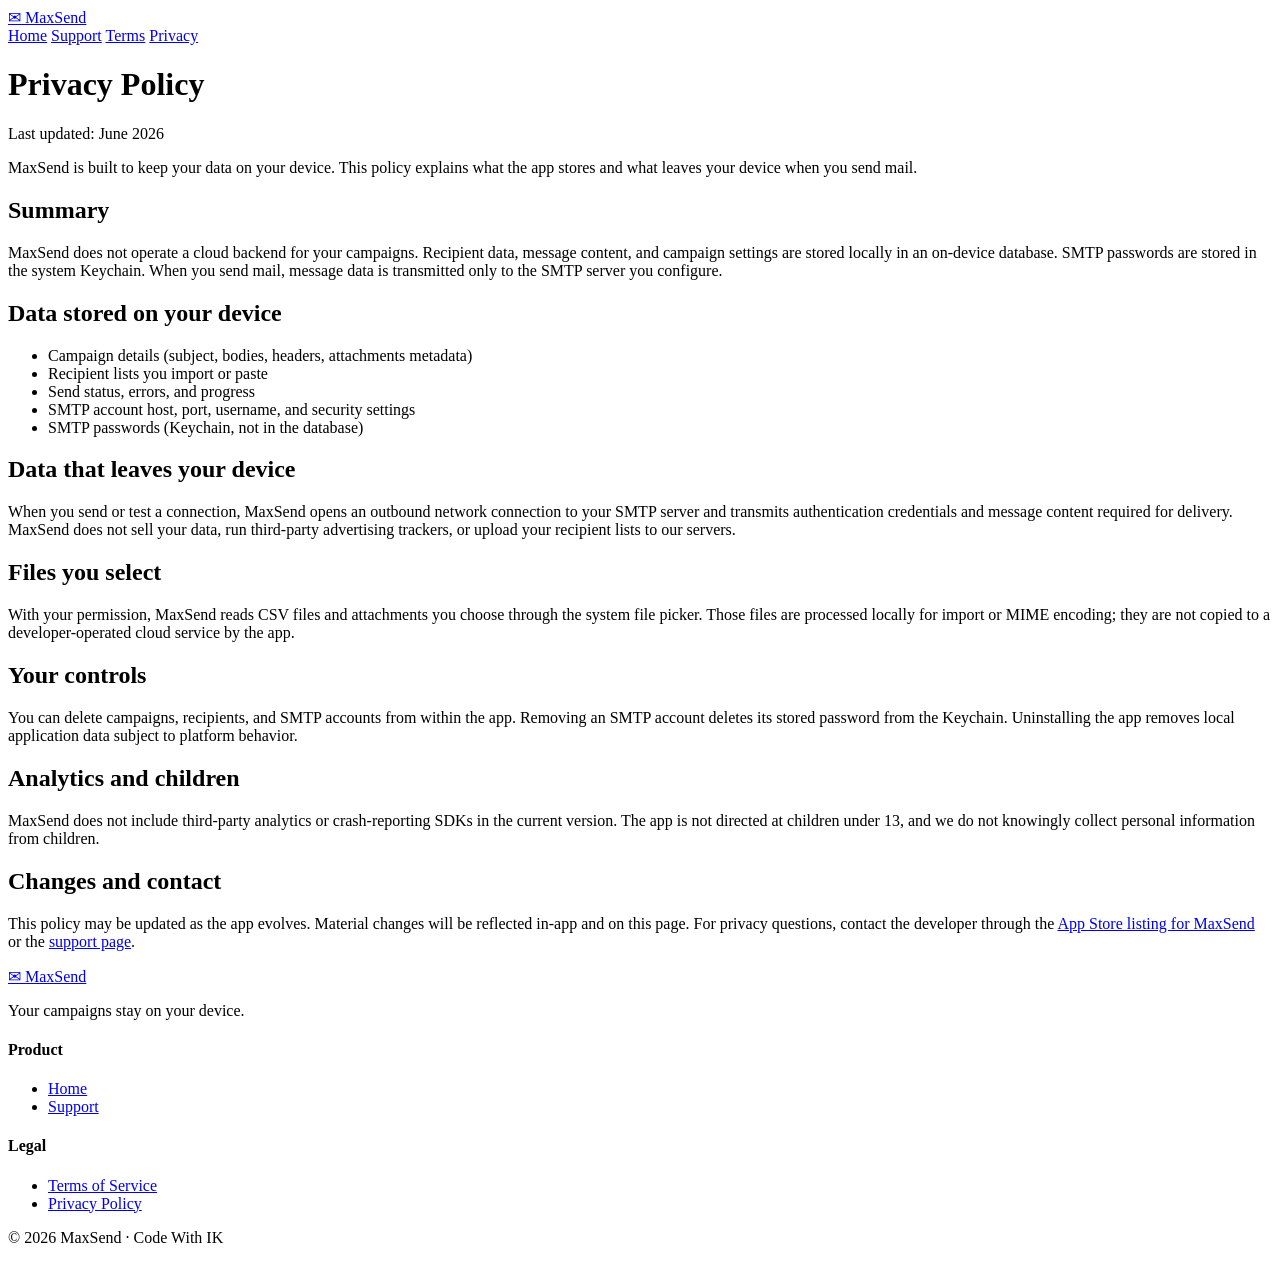
==== privacy.html @ ed094028 "Add files via upload" ====
<!DOCTYPE html>
<html lang="en">
<head>
  <meta charset="UTF-8">
  <meta name="viewport" content="width=device-width, initial-scale=1">
  <meta name="description" content="MaxSend Privacy Policy">
  <title>Privacy Policy — MaxSend</title>
  <link rel="preconnect" href="https://fonts.googleapis.com">
  <link rel="preconnect" href="https://fonts.gstatic.com" crossorigin>
  <link href="https://fonts.googleapis.com/css2?family=DM+Sans:ital,opsz,wght@0,9..40,400;0,9..40,500;0,9..40,600;0,9..40,700&display=swap" rel="stylesheet">
  <link rel="stylesheet" href="css/style.css">
</head>
<body>
  <header class="site-header">
    <div class="site-header__inner">
      <a class="logo" href="index.html">
        <span class="logo__mark" aria-hidden="true">✉</span>
        MaxSend
      </a>
      <nav class="nav" aria-label="Main">
        <a href="index.html">Home</a>
        <a href="support.html">Support</a>
        <a href="terms.html">Terms</a>
        <a href="privacy.html" class="is-active">Privacy</a>
      </nav>
    </div>
  </header>

  <div class="page-hero">
    <div class="page-hero__inner">
      <h1>Privacy Policy</h1>
      <p class="meta">Last updated: June 2026</p>
    </div>
  </div>

  <main class="prose">
    <div class="callout">
      <p>MaxSend is built to keep your data on your device. This policy explains what the app stores and what leaves your device when you send mail.</p>
    </div>

    <section>
      <h2>Summary</h2>
      <p>MaxSend does not operate a cloud backend for your campaigns. Recipient data, message content, and campaign settings are stored locally in an on-device database. SMTP passwords are stored in the system Keychain. When you send mail, message data is transmitted only to the SMTP server you configure.</p>
    </section>

    <section>
      <h2>Data stored on your device</h2>
      <ul>
        <li>Campaign details (subject, bodies, headers, attachments metadata)</li>
        <li>Recipient lists you import or paste</li>
        <li>Send status, errors, and progress</li>
        <li>SMTP account host, port, username, and security settings</li>
        <li>SMTP passwords (Keychain, not in the database)</li>
      </ul>
    </section>

    <section>
      <h2>Data that leaves your device</h2>
      <p>When you send or test a connection, MaxSend opens an outbound network connection to your SMTP server and transmits authentication credentials and message content required for delivery. MaxSend does not sell your data, run third-party advertising trackers, or upload your recipient lists to our servers.</p>
    </section>

    <section>
      <h2>Files you select</h2>
      <p>With your permission, MaxSend reads CSV files and attachments you choose through the system file picker. Those files are processed locally for import or MIME encoding; they are not copied to a developer-operated cloud service by the app.</p>
    </section>

    <section>
      <h2>Your controls</h2>
      <p>You can delete campaigns, recipients, and SMTP accounts from within the app. Removing an SMTP account deletes its stored password from the Keychain. Uninstalling the app removes local application data subject to platform behavior.</p>
    </section>

    <section>
      <h2>Analytics and children</h2>
      <p>MaxSend does not include third-party analytics or crash-reporting SDKs in the current version. The app is not directed at children under 13, and we do not knowingly collect personal information from children.</p>
    </section>

    <section>
      <h2>Changes and contact</h2>
      <p>This policy may be updated as the app evolves. Material changes will be reflected in-app and on this page. For privacy questions, contact the developer through the <a href="https://apps.apple.com/app/maxsend">App Store listing for MaxSend</a> or the <a href="support.html">support page</a>.</p>
    </section>
  </main>

  <footer class="site-footer">
    <div class="site-footer__inner">
      <div>
        <a class="logo" href="index.html">
          <span class="logo__mark" aria-hidden="true">✉</span>
          MaxSend
        </a>
        <p>Your campaigns stay on your device.</p>
      </div>
      <div>
        <h4>Product</h4>
        <ul>
          <li><a href="index.html">Home</a></li>
          <li><a href="support.html">Support</a></li>
        </ul>
      </div>
      <div>
        <h4>Legal</h4>
        <ul>
          <li><a href="terms.html">Terms of Service</a></li>
          <li><a href="privacy.html">Privacy Policy</a></li>
        </ul>
      </div>
    </div>
    <p class="site-footer__bottom">© 2026 MaxSend · Code With IK</p>
  </footer>
</body>
</html>
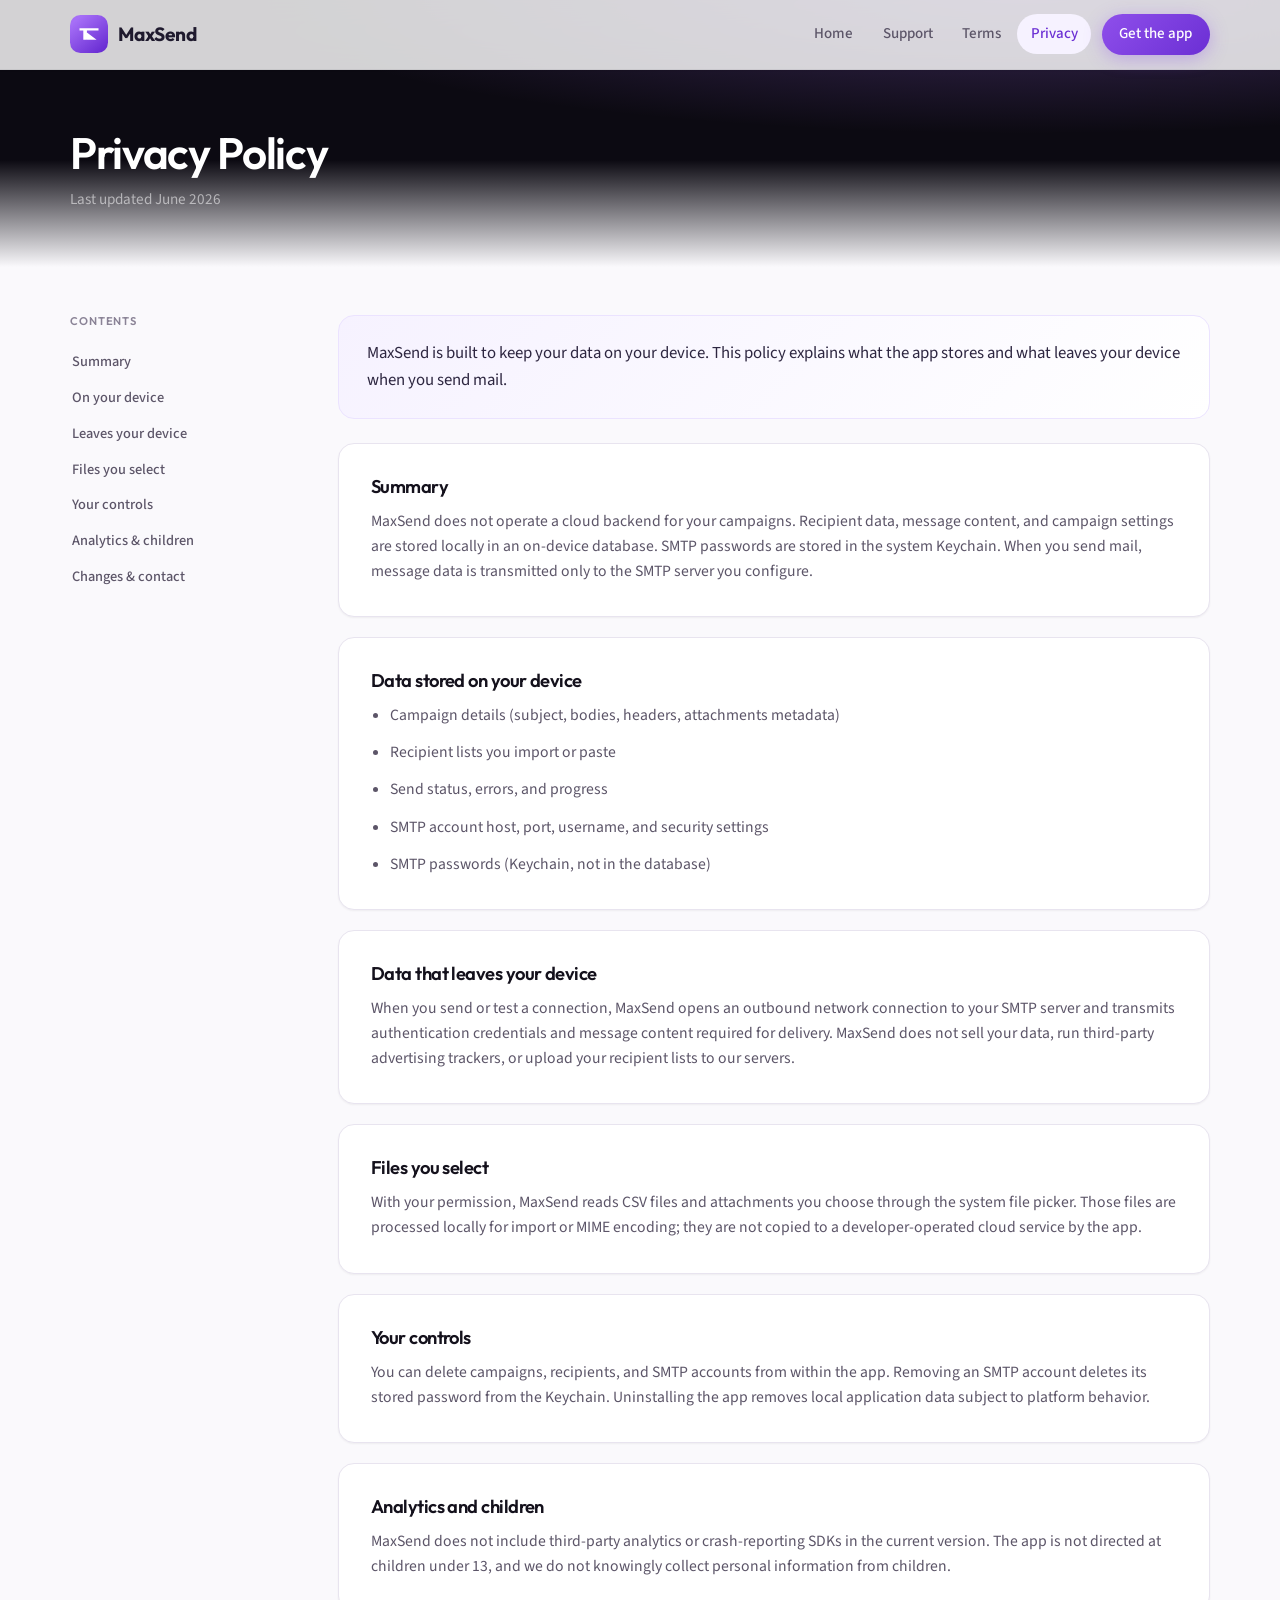
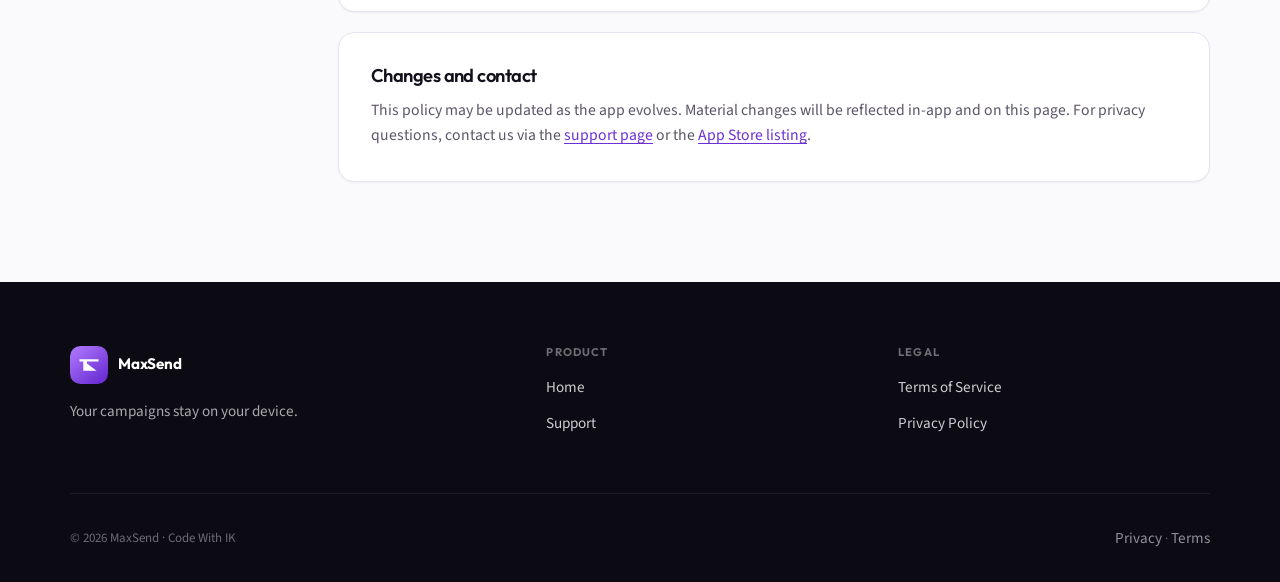
==== commit b292ac0f: "Add files via upload" ====
--- a/privacy.html
+++ b/privacy.html
@@ -1,93 +1,114 @@
 <!DOCTYPE html>
-<html lang="en">
+<html lang="en" class="page-light">
 <head>
   <meta charset="UTF-8">
   <meta name="viewport" content="width=device-width, initial-scale=1">
-  <meta name="description" content="MaxSend Privacy Policy">
+  <meta name="description" content="MaxSend Privacy Policy — local-first email campaigns on Mac and iPad.">
+  <meta name="theme-color" content="#faf9fc">
   <title>Privacy Policy — MaxSend</title>
+  <link rel="icon" href="assets/logo.svg" type="image/svg+xml">
   <link rel="preconnect" href="https://fonts.googleapis.com">
   <link rel="preconnect" href="https://fonts.gstatic.com" crossorigin>
-  <link href="https://fonts.googleapis.com/css2?family=DM+Sans:ital,opsz,wght@0,9..40,400;0,9..40,500;0,9..40,600;0,9..40,700&display=swap" rel="stylesheet">
+  <link href="https://fonts.googleapis.com/css2?family=Outfit:wght@500;600;700&family=Source+Sans+3:wght@400;500;600&display=swap" rel="stylesheet">
   <link rel="stylesheet" href="css/style.css">
 </head>
 <body>
-  <header class="site-header">
-    <div class="site-header__inner">
-      <a class="logo" href="index.html">
-        <span class="logo__mark" aria-hidden="true">✉</span>
+  <header class="header page-light is-scrolled" data-header>
+    <div class="container header__inner">
+      <a class="brand" href="index.html">
+        <img src="assets/logo.svg" width="38" height="38" alt="">
         MaxSend
       </a>
-      <nav class="nav" aria-label="Main">
+      <button class="nav-toggle" type="button" data-nav-toggle aria-expanded="false" aria-label="Open menu">
+        <span></span><span></span><span></span>
+      </button>
+      <nav class="nav" data-nav-menu aria-label="Main">
         <a href="index.html">Home</a>
         <a href="support.html">Support</a>
         <a href="terms.html">Terms</a>
         <a href="privacy.html" class="is-active">Privacy</a>
+        <a class="btn-nav" href="https://apps.apple.com/app/maxsend" rel="noopener">Get the app</a>
       </nav>
     </div>
   </header>
 
   <div class="page-hero">
-    <div class="page-hero__inner">
+    <div class="container">
       <h1>Privacy Policy</h1>
-      <p class="meta">Last updated: June 2026</p>
+      <p class="meta">Last updated June 2026</p>
     </div>
   </div>
 
-  <main class="prose">
-    <div class="callout">
-      <p>MaxSend is built to keep your data on your device. This policy explains what the app stores and what leaves your device when you send mail.</p>
+  <main class="container page-layout">
+    <aside class="page-toc" aria-label="On this page">
+      <h2>Contents</h2>
+      <ul>
+        <li><a href="#summary">Summary</a></li>
+        <li><a href="#stored">On your device</a></li>
+        <li><a href="#leaves">Leaves your device</a></li>
+        <li><a href="#files">Files you select</a></li>
+        <li><a href="#controls">Your controls</a></li>
+        <li><a href="#children">Analytics &amp; children</a></li>
+        <li><a href="#contact">Changes &amp; contact</a></li>
+      </ul>
+    </aside>
+
+    <div>
+      <div class="intro-card">
+        <p>MaxSend is built to keep your data on your device. This policy explains what the app stores and what leaves your device when you send mail.</p>
+      </div>
+
+      <article class="prose-block" id="summary">
+        <h2>Summary</h2>
+        <p>MaxSend does not operate a cloud backend for your campaigns. Recipient data, message content, and campaign settings are stored locally in an on-device database. SMTP passwords are stored in the system Keychain. When you send mail, message data is transmitted only to the SMTP server you configure.</p>
+      </article>
+
+      <article class="prose-block" id="stored">
+        <h2>Data stored on your device</h2>
+        <ul>
+          <li>Campaign details (subject, bodies, headers, attachments metadata)</li>
+          <li>Recipient lists you import or paste</li>
+          <li>Send status, errors, and progress</li>
+          <li>SMTP account host, port, username, and security settings</li>
+          <li>SMTP passwords (Keychain, not in the database)</li>
+        </ul>
+      </article>
+
+      <article class="prose-block" id="leaves">
+        <h2>Data that leaves your device</h2>
+        <p>When you send or test a connection, MaxSend opens an outbound network connection to your SMTP server and transmits authentication credentials and message content required for delivery. MaxSend does not sell your data, run third-party advertising trackers, or upload your recipient lists to our servers.</p>
+      </article>
+
+      <article class="prose-block" id="files">
+        <h2>Files you select</h2>
+        <p>With your permission, MaxSend reads CSV files and attachments you choose through the system file picker. Those files are processed locally for import or MIME encoding; they are not copied to a developer-operated cloud service by the app.</p>
+      </article>
+
+      <article class="prose-block" id="controls">
+        <h2>Your controls</h2>
+        <p>You can delete campaigns, recipients, and SMTP accounts from within the app. Removing an SMTP account deletes its stored password from the Keychain. Uninstalling the app removes local application data subject to platform behavior.</p>
+      </article>
+
+      <article class="prose-block" id="children">
+        <h2>Analytics and children</h2>
+        <p>MaxSend does not include third-party analytics or crash-reporting SDKs in the current version. The app is not directed at children under 13, and we do not knowingly collect personal information from children.</p>
+      </article>
+
+      <article class="prose-block" id="contact">
+        <h2>Changes and contact</h2>
+        <p>This policy may be updated as the app evolves. Material changes will be reflected in-app and on this page. For privacy questions, contact us via the <a href="support.html">support page</a> or the <a href="https://apps.apple.com/app/maxsend">App Store listing</a>.</p>
+      </article>
     </div>
-
-    <section>
-      <h2>Summary</h2>
-      <p>MaxSend does not operate a cloud backend for your campaigns. Recipient data, message content, and campaign settings are stored locally in an on-device database. SMTP passwords are stored in the system Keychain. When you send mail, message data is transmitted only to the SMTP server you configure.</p>
-    </section>
-
-    <section>
-      <h2>Data stored on your device</h2>
-      <ul>
-        <li>Campaign details (subject, bodies, headers, attachments metadata)</li>
-        <li>Recipient lists you import or paste</li>
-        <li>Send status, errors, and progress</li>
-        <li>SMTP account host, port, username, and security settings</li>
-        <li>SMTP passwords (Keychain, not in the database)</li>
-      </ul>
-    </section>
-
-    <section>
-      <h2>Data that leaves your device</h2>
-      <p>When you send or test a connection, MaxSend opens an outbound network connection to your SMTP server and transmits authentication credentials and message content required for delivery. MaxSend does not sell your data, run third-party advertising trackers, or upload your recipient lists to our servers.</p>
-    </section>
-
-    <section>
-      <h2>Files you select</h2>
-      <p>With your permission, MaxSend reads CSV files and attachments you choose through the system file picker. Those files are processed locally for import or MIME encoding; they are not copied to a developer-operated cloud service by the app.</p>
-    </section>
-
-    <section>
-      <h2>Your controls</h2>
-      <p>You can delete campaigns, recipients, and SMTP accounts from within the app. Removing an SMTP account deletes its stored password from the Keychain. Uninstalling the app removes local application data subject to platform behavior.</p>
-    </section>
-
-    <section>
-      <h2>Analytics and children</h2>
-      <p>MaxSend does not include third-party analytics or crash-reporting SDKs in the current version. The app is not directed at children under 13, and we do not knowingly collect personal information from children.</p>
-    </section>
-
-    <section>
-      <h2>Changes and contact</h2>
-      <p>This policy may be updated as the app evolves. Material changes will be reflected in-app and on this page. For privacy questions, contact the developer through the <a href="https://apps.apple.com/app/maxsend">App Store listing for MaxSend</a> or the <a href="support.html">support page</a>.</p>
-    </section>
   </main>
 
-  <footer class="site-footer">
-    <div class="site-footer__inner">
+  <footer class="footer">
+    <div class="container footer__grid">
       <div>
-        <a class="logo" href="index.html">
-          <span class="logo__mark" aria-hidden="true">✉</span>
+        <a class="brand" href="index.html">
+          <img src="assets/logo.svg" width="38" height="38" alt="">
           MaxSend
         </a>
-        <p>Your campaigns stay on your device.</p>
+        <p class="footer__tagline">Your campaigns stay on your device.</p>
       </div>
       <div>
         <h4>Product</h4>
@@ -104,7 +125,12 @@
         </ul>
       </div>
     </div>
-    <p class="site-footer__bottom">© 2026 MaxSend · Code With IK</p>
+    <div class="container footer__bar">
+      <span>© 2026 MaxSend · Code With IK</span>
+      <span><a href="privacy.html">Privacy</a> · <a href="terms.html">Terms</a></span>
+    </div>
   </footer>
+
+  <script src="js/site.js"></script>
 </body>
 </html>
--- a/css/style.css
+++ b/css/style.css
@@ -0,0 +1,1068 @@
+/* MaxSend — marketing site */
+:root {
+  --violet-50: #f6f2ff;
+  --violet-100: #ebe3ff;
+  --violet-200: #d4c4f8;
+  --violet-400: #a66ff7;
+  --violet-500: #8f4feb;
+  --violet-600: #6b2fd4;
+  --violet-700: #5524a8;
+  --ink-950: #0c0a12;
+  --ink-900: #14111c;
+  --ink-800: #1f1a2e;
+  --ink-700: #2d2640;
+  --ink-500: #5c5568;
+  --ink-400: #8a8396;
+  --ink-200: #e8e4ef;
+  --ink-100: #f4f2f8;
+  --ink-50: #faf9fc;
+  --white: #ffffff;
+  --green: #22c55e;
+  --green-soft: rgba(34, 197, 94, 0.12);
+  --font-display: "Outfit", system-ui, sans-serif;
+  --font-body: "Source Sans 3", system-ui, sans-serif;
+  --container: 1140px;
+  --prose: 680px;
+  --radius: 16px;
+  --radius-sm: 10px;
+  --radius-lg: 24px;
+  --shadow-sm: 0 1px 2px rgba(12, 10, 18, 0.05);
+  --shadow: 0 8px 30px rgba(12, 10, 18, 0.08);
+  --shadow-lg: 0 24px 60px rgba(12, 10, 18, 0.14);
+  --ease: cubic-bezier(0.22, 1, 0.36, 1);
+}
+
+*, *::before, *::after { box-sizing: border-box; }
+
+html {
+  scroll-behavior: smooth;
+  scroll-padding-top: 5rem;
+}
+
+body {
+  margin: 0;
+  font-family: var(--font-body);
+  font-size: 1.0625rem;
+  line-height: 1.6;
+  color: var(--ink-800);
+  background: var(--ink-50);
+  -webkit-font-smoothing: antialiased;
+}
+
+body.nav-open { overflow: hidden; }
+
+img, svg { display: block; max-width: 100%; }
+
+a {
+  color: var(--violet-600);
+  text-decoration-thickness: 1px;
+  text-underline-offset: 3px;
+  transition: color 0.2s var(--ease);
+}
+
+a:hover { color: var(--violet-500); }
+
+h1, h2, h3, h4 {
+  font-family: var(--font-display);
+  font-weight: 600;
+  letter-spacing: -0.03em;
+  color: var(--ink-900);
+  line-height: 1.15;
+}
+
+code {
+  font-family: ui-monospace, "SF Mono", Menlo, monospace;
+  font-size: 0.88em;
+  background: var(--violet-100);
+  color: var(--violet-700);
+  padding: 0.12em 0.45em;
+  border-radius: 6px;
+}
+
+.container {
+  width: min(100% - 2.5rem, var(--container));
+  margin-inline: auto;
+}
+
+/* —— Header —— */
+.header {
+  position: fixed;
+  inset: 0 0 auto;
+  z-index: 200;
+  padding: 0.85rem 0;
+  transition: background 0.3s var(--ease), box-shadow 0.3s var(--ease), padding 0.3s var(--ease);
+}
+
+.header.is-scrolled,
+.page-light .header {
+  background: rgba(255, 255, 255, 0.82);
+  backdrop-filter: blur(16px);
+  -webkit-backdrop-filter: blur(16px);
+  box-shadow: var(--shadow-sm);
+  border-bottom: 1px solid rgba(12, 10, 18, 0.06);
+}
+
+.header__inner {
+  display: flex;
+  align-items: center;
+  justify-content: space-between;
+  gap: 1rem;
+}
+
+.brand {
+  display: inline-flex;
+  align-items: center;
+  gap: 0.65rem;
+  text-decoration: none;
+  color: inherit;
+  font-family: var(--font-display);
+  font-weight: 700;
+  font-size: 1.2rem;
+  letter-spacing: -0.02em;
+}
+
+.brand img { width: 38px; height: 38px; }
+
+.page-dark .brand { color: var(--white); }
+
+.nav-toggle {
+  display: none;
+  width: 44px;
+  height: 44px;
+  border: 1px solid rgba(255, 255, 255, 0.2);
+  border-radius: 12px;
+  background: rgba(255, 255, 255, 0.08);
+  cursor: pointer;
+  padding: 0;
+  align-items: center;
+  justify-content: center;
+}
+
+.page-light .nav-toggle {
+  border-color: var(--ink-200);
+  background: var(--white);
+}
+
+.nav-toggle span {
+  display: block;
+  width: 18px;
+  height: 2px;
+  background: currentColor;
+  margin: 4px auto;
+  border-radius: 2px;
+  transition: transform 0.25s var(--ease), opacity 0.25s;
+}
+
+.page-dark .nav-toggle { color: var(--white); }
+.page-light .nav-toggle { color: var(--ink-800); }
+
+.nav {
+  display: flex;
+  align-items: center;
+  gap: 0.15rem;
+}
+
+.nav a {
+  text-decoration: none;
+  font-size: 0.9375rem;
+  font-weight: 500;
+  padding: 0.5rem 0.85rem;
+  border-radius: 999px;
+  transition: background 0.2s, color 0.2s;
+}
+
+.page-dark .nav a { color: rgba(255, 255, 255, 0.78); }
+.page-dark .nav a:hover,
+.page-dark .nav a.is-active {
+  color: var(--white);
+  background: rgba(255, 255, 255, 0.1);
+}
+
+.page-light .nav a { color: var(--ink-500); }
+.page-light .nav a:hover,
+.page-light .nav a.is-active {
+  color: var(--violet-600);
+  background: var(--violet-50);
+}
+
+.nav .btn-nav {
+  margin-left: 0.5rem;
+  padding: 0.55rem 1.1rem;
+  background: linear-gradient(135deg, var(--violet-500), var(--violet-600));
+  color: var(--white) !important;
+  box-shadow: 0 4px 18px rgba(143, 79, 235, 0.35);
+}
+
+.nav .btn-nav:hover {
+  transform: translateY(-1px);
+  box-shadow: 0 8px 24px rgba(143, 79, 235, 0.45);
+}
+
+@media (max-width: 768px) {
+  .nav-toggle { display: flex; flex-direction: column; color: var(--white); }
+
+  .nav {
+    position: fixed;
+    inset: 0;
+    top: 0;
+    flex-direction: column;
+    justify-content: center;
+    gap: 0.5rem;
+    background: var(--ink-950);
+    padding: 5rem 2rem 2rem;
+    opacity: 0;
+    visibility: hidden;
+    transition: opacity 0.3s var(--ease), visibility 0.3s;
+  }
+
+  .nav.is-open {
+    opacity: 1;
+    visibility: visible;
+  }
+
+  .page-light .nav { background: var(--white); }
+
+  .nav a {
+    font-size: 1.25rem;
+    width: 100%;
+    text-align: center;
+    padding: 0.85rem;
+  }
+
+  .page-light .nav a { color: var(--ink-800); }
+
+  .nav .btn-nav { margin: 1rem 0 0; width: 100%; text-align: center; }
+}
+
+/* —— Buttons —— */
+.btn {
+  display: inline-flex;
+  align-items: center;
+  justify-content: center;
+  gap: 0.5rem;
+  font-family: var(--font-display);
+  font-size: 0.9375rem;
+  font-weight: 600;
+  padding: 0.85rem 1.4rem;
+  border-radius: 12px;
+  border: none;
+  cursor: pointer;
+  text-decoration: none;
+  transition: transform 0.2s var(--ease), box-shadow 0.2s var(--ease);
+}
+
+.btn:hover { transform: translateY(-2px); }
+
+.btn--primary {
+  background: linear-gradient(135deg, var(--violet-500) 0%, var(--violet-600) 100%);
+  color: var(--white);
+  box-shadow: 0 8px 28px rgba(107, 47, 212, 0.4);
+}
+
+.btn--primary:hover { color: var(--white); }
+
+.btn--secondary {
+  background: rgba(255, 255, 255, 0.1);
+  color: var(--white);
+  border: 1px solid rgba(255, 255, 255, 0.22);
+  backdrop-filter: blur(8px);
+}
+
+.btn--secondary:hover { background: rgba(255, 255, 255, 0.16); color: var(--white); }
+
+.btn--outline {
+  background: var(--white);
+  color: var(--violet-600);
+  border: 1px solid var(--violet-200);
+  box-shadow: var(--shadow-sm);
+}
+
+.btn--outline:hover { border-color: var(--violet-400); color: var(--violet-600); }
+
+.btn-group {
+  display: flex;
+  flex-wrap: wrap;
+  gap: 0.75rem;
+}
+
+/* —— Hero (home) —— */
+.hero {
+  position: relative;
+  min-height: 100vh;
+  min-height: 100dvh;
+  padding: 7rem 0 5rem;
+  background: var(--ink-950);
+  color: var(--white);
+  overflow: hidden;
+}
+
+.hero__bg {
+  position: absolute;
+  inset: 0;
+  pointer-events: none;
+}
+
+.hero__mesh {
+  position: absolute;
+  inset: -20%;
+  background:
+    radial-gradient(ellipse 55% 45% at 15% 20%, rgba(166, 111, 247, 0.45), transparent 50%),
+    radial-gradient(ellipse 50% 40% at 85% 15%, rgba(98, 140, 255, 0.2), transparent 45%),
+    radial-gradient(ellipse 60% 50% at 70% 80%, rgba(143, 79, 235, 0.25), transparent 50%),
+    linear-gradient(180deg, var(--ink-950) 0%, var(--ink-900) 100%);
+}
+
+.hero__grid {
+  position: absolute;
+  inset: 0;
+  background-image:
+    linear-gradient(rgba(255, 255, 255, 0.03) 1px, transparent 1px),
+    linear-gradient(90deg, rgba(255, 255, 255, 0.03) 1px, transparent 1px);
+  background-size: 64px 64px;
+  mask-image: radial-gradient(ellipse 80% 70% at 50% 40%, black, transparent);
+}
+
+.hero__content {
+  position: relative;
+  display: grid;
+  gap: 3.5rem;
+  align-items: center;
+}
+
+@media (min-width: 960px) {
+  .hero__content {
+    grid-template-columns: 1fr 1.05fr;
+    gap: 3rem;
+  }
+}
+
+.hero__eyebrow {
+  display: inline-flex;
+  align-items: center;
+  gap: 0.5rem;
+  font-size: 0.8125rem;
+  font-weight: 600;
+  letter-spacing: 0.06em;
+  text-transform: uppercase;
+  color: var(--violet-200);
+  margin-bottom: 1.25rem;
+}
+
+.hero__eyebrow::before {
+  content: "";
+  width: 8px;
+  height: 8px;
+  border-radius: 50%;
+  background: var(--green);
+  box-shadow: 0 0 12px var(--green);
+}
+
+.hero h1 {
+  font-size: clamp(2.5rem, 6vw, 3.75rem);
+  font-weight: 700;
+  color: var(--white);
+  margin: 0 0 1.25rem;
+  letter-spacing: -0.04em;
+}
+
+.hero h1 em {
+  font-style: normal;
+  background: linear-gradient(120deg, #fff 30%, var(--violet-200) 100%);
+  -webkit-background-clip: text;
+  -webkit-text-fill-color: transparent;
+  background-clip: text;
+}
+
+.hero__lead {
+  font-size: 1.2rem;
+  line-height: 1.65;
+  color: rgba(255, 255, 255, 0.72);
+  max-width: 32rem;
+  margin: 0 0 2rem;
+}
+
+.hero__platforms {
+  display: flex;
+  flex-wrap: wrap;
+  gap: 0.5rem;
+  margin-top: 2rem;
+}
+
+.pill {
+  display: inline-flex;
+  align-items: center;
+  gap: 0.35rem;
+  font-size: 0.8125rem;
+  font-weight: 500;
+  padding: 0.35rem 0.75rem;
+  border-radius: 999px;
+  background: rgba(255, 255, 255, 0.08);
+  border: 1px solid rgba(255, 255, 255, 0.12);
+  color: rgba(255, 255, 255, 0.85);
+}
+
+.pill svg { width: 14px; height: 14px; opacity: 0.9; }
+
+/* App preview */
+.preview {
+  position: relative;
+}
+
+.preview__glow {
+  position: absolute;
+  inset: -15% -10%;
+  background: radial-gradient(circle, rgba(143, 79, 235, 0.35), transparent 65%);
+  filter: blur(40px);
+}
+
+.preview__frame {
+  position: relative;
+  background: rgba(255, 255, 255, 0.06);
+  border: 1px solid rgba(255, 255, 255, 0.12);
+  border-radius: var(--radius-lg);
+  padding: 0.65rem;
+  box-shadow: var(--shadow-lg);
+}
+
+.preview__app {
+  background: var(--ink-50);
+  border-radius: calc(var(--radius-lg) - 6px);
+  overflow: hidden;
+  color: var(--ink-800);
+}
+
+.preview__chrome {
+  display: flex;
+  align-items: center;
+  gap: 0.4rem;
+  padding: 0.75rem 1rem;
+  background: var(--white);
+  border-bottom: 1px solid var(--ink-200);
+}
+
+.preview__dot {
+  width: 10px;
+  height: 10px;
+  border-radius: 50%;
+}
+
+.preview__dot--r { background: #ff5f57; }
+.preview__dot--y { background: #febc2e; }
+.preview__dot--g { background: #28c840; }
+
+.preview__title {
+  flex: 1;
+  text-align: center;
+  font-size: 0.75rem;
+  font-weight: 600;
+  color: var(--ink-500);
+}
+
+.preview__body {
+  display: grid;
+  grid-template-columns: 140px 1fr;
+  min-height: 280px;
+}
+
+@media (max-width: 500px) {
+  .preview__body { grid-template-columns: 1fr; }
+  .preview__sidebar { display: none; }
+}
+
+.preview__sidebar {
+  padding: 1rem 0.75rem;
+  background: var(--white);
+  border-right: 1px solid var(--ink-200);
+}
+
+.preview__nav-item {
+  display: flex;
+  align-items: center;
+  gap: 0.5rem;
+  font-size: 0.75rem;
+  font-weight: 500;
+  padding: 0.5rem 0.65rem;
+  border-radius: 8px;
+  margin-bottom: 0.25rem;
+  color: var(--ink-500);
+}
+
+.preview__nav-item.is-active {
+  background: var(--violet-50);
+  color: var(--violet-600);
+}
+
+.preview__nav-item svg { width: 14px; height: 14px; flex-shrink: 0; }
+
+.preview__main { padding: 1.25rem; }
+
+.preview__stats {
+  display: grid;
+  grid-template-columns: repeat(3, 1fr);
+  gap: 0.65rem;
+  margin-bottom: 1rem;
+}
+
+.preview__stat {
+  background: var(--white);
+  border: 1px solid var(--ink-200);
+  border-radius: var(--radius-sm);
+  padding: 0.75rem;
+  text-align: center;
+}
+
+.preview__stat strong {
+  display: block;
+  font-family: var(--font-display);
+  font-size: 1.15rem;
+  color: var(--violet-600);
+}
+
+.preview__stat span {
+  font-size: 0.65rem;
+  color: var(--ink-500);
+  text-transform: uppercase;
+  letter-spacing: 0.04em;
+}
+
+.preview__progress {
+  height: 8px;
+  background: var(--violet-100);
+  border-radius: 999px;
+  overflow: hidden;
+  margin-bottom: 0.5rem;
+}
+
+.preview__progress div {
+  height: 100%;
+  width: 72%;
+  background: linear-gradient(90deg, var(--violet-500), var(--violet-400));
+  border-radius: 999px;
+}
+
+.preview__meta {
+  font-size: 0.75rem;
+  color: var(--ink-500);
+}
+
+/* —— Stats strip —— */
+.stats-strip {
+  background: var(--white);
+  border-block: 1px solid var(--ink-200);
+  padding: 2.5rem 0;
+}
+
+.stats-strip__grid {
+  display: grid;
+  grid-template-columns: repeat(2, 1fr);
+  gap: 2rem;
+  text-align: center;
+}
+
+@media (min-width: 640px) {
+  .stats-strip__grid { grid-template-columns: repeat(4, 1fr); }
+}
+
+.stats-strip strong {
+  display: block;
+  font-family: var(--font-display);
+  font-size: clamp(1.75rem, 3vw, 2.25rem);
+  font-weight: 700;
+  color: var(--violet-600);
+  letter-spacing: -0.03em;
+}
+
+.stats-strip span {
+  font-size: 0.9rem;
+  color: var(--ink-500);
+}
+
+/* —— Sections —— */
+.section {
+  padding: 5.5rem 0;
+}
+
+.section--muted {
+  background: var(--white);
+  border-block: 1px solid var(--ink-200);
+}
+
+.section__head {
+  max-width: 36rem;
+  margin-bottom: 3rem;
+}
+
+.section__label {
+  display: inline-block;
+  font-family: var(--font-display);
+  font-size: 0.75rem;
+  font-weight: 700;
+  letter-spacing: 0.1em;
+  text-transform: uppercase;
+  color: var(--violet-600);
+  margin-bottom: 0.75rem;
+}
+
+.section h2 {
+  font-size: clamp(1.85rem, 3.5vw, 2.5rem);
+  margin: 0 0 0.75rem;
+}
+
+.section__desc {
+  margin: 0;
+  color: var(--ink-500);
+  font-size: 1.1rem;
+}
+
+/* Bento grid */
+.bento {
+  display: grid;
+  gap: 1rem;
+  grid-template-columns: 1fr;
+}
+
+@media (min-width: 640px) {
+  .bento { grid-template-columns: repeat(2, 1fr); }
+}
+
+@media (min-width: 900px) {
+  .bento { grid-template-columns: repeat(3, 1fr); }
+  .bento__wide { grid-column: span 2; }
+}
+
+.bento__card {
+  background: var(--white);
+  border: 1px solid var(--ink-200);
+  border-radius: var(--radius);
+  padding: 1.75rem;
+  transition: border-color 0.25s var(--ease), box-shadow 0.25s var(--ease), transform 0.25s var(--ease);
+}
+
+.bento__card:hover {
+  border-color: var(--violet-200);
+  box-shadow: var(--shadow);
+  transform: translateY(-3px);
+}
+
+.bento__icon {
+  width: 48px;
+  height: 48px;
+  border-radius: 14px;
+  background: var(--violet-50);
+  color: var(--violet-600);
+  display: grid;
+  place-items: center;
+  margin-bottom: 1.25rem;
+}
+
+.bento__icon svg { width: 24px; height: 24px; }
+
+.bento__card h3 {
+  font-size: 1.15rem;
+  margin: 0 0 0.5rem;
+}
+
+.bento__card p {
+  margin: 0;
+  font-size: 0.95rem;
+  color: var(--ink-500);
+  line-height: 1.55;
+}
+
+/* Timeline */
+.timeline {
+  display: grid;
+  gap: 1rem;
+}
+
+@media (min-width: 768px) {
+  .timeline { grid-template-columns: repeat(4, 1fr); gap: 1.25rem; }
+}
+
+.timeline__step {
+  position: relative;
+  background: var(--ink-50);
+  border: 1px solid var(--ink-200);
+  border-radius: var(--radius);
+  padding: 1.5rem;
+}
+
+.section--muted .timeline__step { background: var(--white); }
+
+.timeline__num {
+  font-family: var(--font-display);
+  font-size: 2.5rem;
+  font-weight: 700;
+  line-height: 1;
+  background: linear-gradient(135deg, var(--violet-500), var(--violet-600));
+  -webkit-background-clip: text;
+  -webkit-text-fill-color: transparent;
+  background-clip: text;
+  margin-bottom: 0.75rem;
+}
+
+.timeline__step h3 {
+  font-size: 1.05rem;
+  margin: 0 0 0.4rem;
+}
+
+.timeline__step p {
+  margin: 0;
+  font-size: 0.9rem;
+  color: var(--ink-500);
+}
+
+/* Trust / CTA */
+.trust-panel {
+  display: grid;
+  gap: 2rem;
+  align-items: center;
+  background: linear-gradient(135deg, var(--violet-50) 0%, var(--white) 50%);
+  border: 1px solid var(--violet-100);
+  border-radius: var(--radius-lg);
+  padding: 2.5rem;
+}
+
+@media (min-width: 768px) {
+  .trust-panel { grid-template-columns: 1fr auto; padding: 3rem; }
+}
+
+.trust-panel h2 {
+  font-size: 1.65rem;
+  margin: 0 0 0.65rem;
+}
+
+.trust-panel p {
+  margin: 0;
+  color: var(--ink-500);
+  max-width: 28rem;
+}
+
+.cta-band {
+  background: var(--ink-900);
+  color: var(--white);
+  padding: 5rem 0;
+  text-align: center;
+  position: relative;
+  overflow: hidden;
+}
+
+.cta-band::before {
+  content: "";
+  position: absolute;
+  inset: 0;
+  background: radial-gradient(ellipse 70% 80% at 50% 120%, rgba(143, 79, 235, 0.35), transparent);
+}
+
+.cta-band .container { position: relative; }
+
+.cta-band h2 {
+  font-size: clamp(1.75rem, 4vw, 2.35rem);
+  color: var(--white);
+  margin: 0 0 0.75rem;
+}
+
+.cta-band p {
+  color: rgba(255, 255, 255, 0.65);
+  max-width: 28rem;
+  margin: 0 auto 1.75rem;
+}
+
+/* —— Inner pages —— */
+.page-hero {
+  padding: 8rem 0 3.5rem;
+  background: var(--ink-950);
+  color: var(--white);
+  position: relative;
+  overflow: hidden;
+}
+
+.page-hero::after {
+  content: "";
+  position: absolute;
+  inset: 0;
+  background:
+    radial-gradient(ellipse 60% 50% at 80% 0%, rgba(166, 111, 247, 0.3), transparent),
+    linear-gradient(180deg, transparent 60%, var(--ink-50) 100%);
+}
+
+.page-hero .container { position: relative; }
+
+.page-hero h1 {
+  font-size: clamp(2rem, 4vw, 2.75rem);
+  color: var(--white);
+  margin: 0 0 0.5rem;
+}
+
+.page-hero .meta {
+  margin: 0;
+  color: rgba(255, 255, 255, 0.55);
+  font-size: 0.95rem;
+}
+
+.page-layout {
+  display: grid;
+  gap: 3rem;
+  padding: 3rem 0 5rem;
+}
+
+@media (min-width: 900px) {
+  .page-layout {
+    grid-template-columns: 220px 1fr;
+    align-items: start;
+  }
+}
+
+.page-toc {
+  position: sticky;
+  top: 5.5rem;
+}
+
+.page-toc h2 {
+  font-size: 0.7rem;
+  text-transform: uppercase;
+  letter-spacing: 0.08em;
+  color: var(--ink-400);
+  margin: 0 0 1rem;
+}
+
+.page-toc ul {
+  list-style: none;
+  padding: 0;
+  margin: 0;
+}
+
+.page-toc a {
+  display: block;
+  text-decoration: none;
+  font-size: 0.9rem;
+  font-weight: 500;
+  color: var(--ink-500);
+  padding: 0.4rem 0;
+  border-left: 2px solid transparent;
+  padding-left: 0.75rem;
+  margin-left: -0.75rem;
+  transition: color 0.2s, border-color 0.2s;
+}
+
+.page-toc a:hover {
+  color: var(--violet-600);
+  border-left-color: var(--violet-400);
+}
+
+.prose-block {
+  background: var(--white);
+  border: 1px solid var(--ink-200);
+  border-radius: var(--radius);
+  padding: 2rem;
+  margin-bottom: 1.25rem;
+  box-shadow: var(--shadow-sm);
+}
+
+.prose-block h2 {
+  font-size: 1.15rem;
+  margin: 0 0 0.75rem;
+  padding-top: 0;
+}
+
+.prose-block p,
+.prose-block li {
+  margin: 0 0 0.75rem;
+  color: var(--ink-500);
+  font-size: 0.98rem;
+}
+
+.prose-block p:last-child,
+.prose-block li:last-child { margin-bottom: 0; }
+
+.prose-block ul {
+  padding-left: 1.2rem;
+  margin: 0.5rem 0 0;
+}
+
+.intro-card {
+  background: linear-gradient(135deg, var(--violet-50), var(--white));
+  border: 1px solid var(--violet-100);
+  border-radius: var(--radius);
+  padding: 1.5rem 1.75rem;
+  margin-bottom: 1.5rem;
+}
+
+.intro-card p {
+  margin: 0;
+  color: var(--ink-700);
+  font-size: 1.05rem;
+}
+
+/* Support */
+.support-grid {
+  display: grid;
+  gap: 2rem;
+}
+
+@media (min-width: 768px) {
+  .support-grid { grid-template-columns: 280px 1fr; }
+}
+
+.contact-card {
+  background: var(--white);
+  border: 1px solid var(--ink-200);
+  border-radius: var(--radius);
+  padding: 1.75rem;
+  box-shadow: var(--shadow-sm);
+}
+
+.contact-card h2 {
+  font-size: 1.1rem;
+  margin: 0 0 1rem;
+}
+
+.contact-card a.email {
+  display: inline-flex;
+  align-items: center;
+  gap: 0.5rem;
+  font-family: var(--font-display);
+  font-weight: 600;
+  font-size: 1rem;
+  text-decoration: none;
+  color: var(--violet-600);
+}
+
+.contact-card p {
+  margin: 1rem 0 0;
+  font-size: 0.9rem;
+  color: var(--ink-500);
+}
+
+.faq-list { display: flex; flex-direction: column; gap: 0.65rem; }
+
+.faq-item {
+  background: var(--white);
+  border: 1px solid var(--ink-200);
+  border-radius: var(--radius-sm);
+  overflow: hidden;
+  transition: border-color 0.2s, box-shadow 0.2s;
+}
+
+.faq-item[open] {
+  border-color: var(--violet-200);
+  box-shadow: var(--shadow-sm);
+}
+
+.faq-item summary {
+  font-family: var(--font-display);
+  font-weight: 600;
+  font-size: 0.98rem;
+  padding: 1.1rem 1.25rem;
+  cursor: pointer;
+  list-style: none;
+  display: flex;
+  align-items: center;
+  justify-content: space-between;
+  gap: 1rem;
+  color: var(--ink-800);
+}
+
+.faq-item summary::-webkit-details-marker { display: none; }
+
+.faq-item summary::after {
+  content: "+";
+  font-size: 1.25rem;
+  font-weight: 400;
+  color: var(--violet-500);
+  flex-shrink: 0;
+  transition: transform 0.2s;
+}
+
+.faq-item[open] summary::after {
+  content: "−";
+}
+
+.faq-item[open] summary { color: var(--violet-600); }
+
+.faq-item__body {
+  padding: 0 1.25rem 1.15rem;
+  color: var(--ink-500);
+  font-size: 0.95rem;
+  line-height: 1.6;
+}
+
+.faq-item__body p { margin: 0; }
+
+.page-main {
+  padding-bottom: 5rem;
+}
+
+.page-main .intro-card:first-child {
+  margin-top: 0;
+}
+
+.support-section {
+  margin-top: 2rem;
+}
+
+/* —— Footer —— */
+.footer {
+  background: var(--ink-950);
+  color: rgba(255, 255, 255, 0.65);
+  padding: 4rem 0 2rem;
+}
+
+.footer__grid {
+  display: grid;
+  gap: 2.5rem;
+  margin-bottom: 3rem;
+}
+
+@media (min-width: 640px) {
+  .footer__grid { grid-template-columns: 1.4fr 1fr 1fr; }
+}
+
+.footer .brand { color: var(--white); margin-bottom: 1rem; }
+
+.footer__tagline {
+  margin: 0;
+  font-size: 0.95rem;
+  max-width: 20rem;
+  line-height: 1.55;
+}
+
+.footer h4 {
+  font-family: var(--font-display);
+  font-size: 0.7rem;
+  font-weight: 700;
+  letter-spacing: 0.1em;
+  text-transform: uppercase;
+  color: rgba(255, 255, 255, 0.4);
+  margin: 0 0 1rem;
+}
+
+.footer ul {
+  list-style: none;
+  padding: 0;
+  margin: 0;
+}
+
+.footer li { margin-bottom: 0.5rem; }
+
+.footer a {
+  color: rgba(255, 255, 255, 0.8);
+  text-decoration: none;
+  font-size: 0.95rem;
+}
+
+.footer a:hover { color: var(--white); }
+
+.footer__bar {
+  padding-top: 2rem;
+  border-top: 1px solid rgba(255, 255, 255, 0.08);
+  display: flex;
+  flex-wrap: wrap;
+  justify-content: space-between;
+  align-items: center;
+  gap: 1rem;
+  font-size: 0.8125rem;
+  color: rgba(255, 255, 255, 0.4);
+}
+
+.footer__bar a { color: rgba(255, 255, 255, 0.55); }
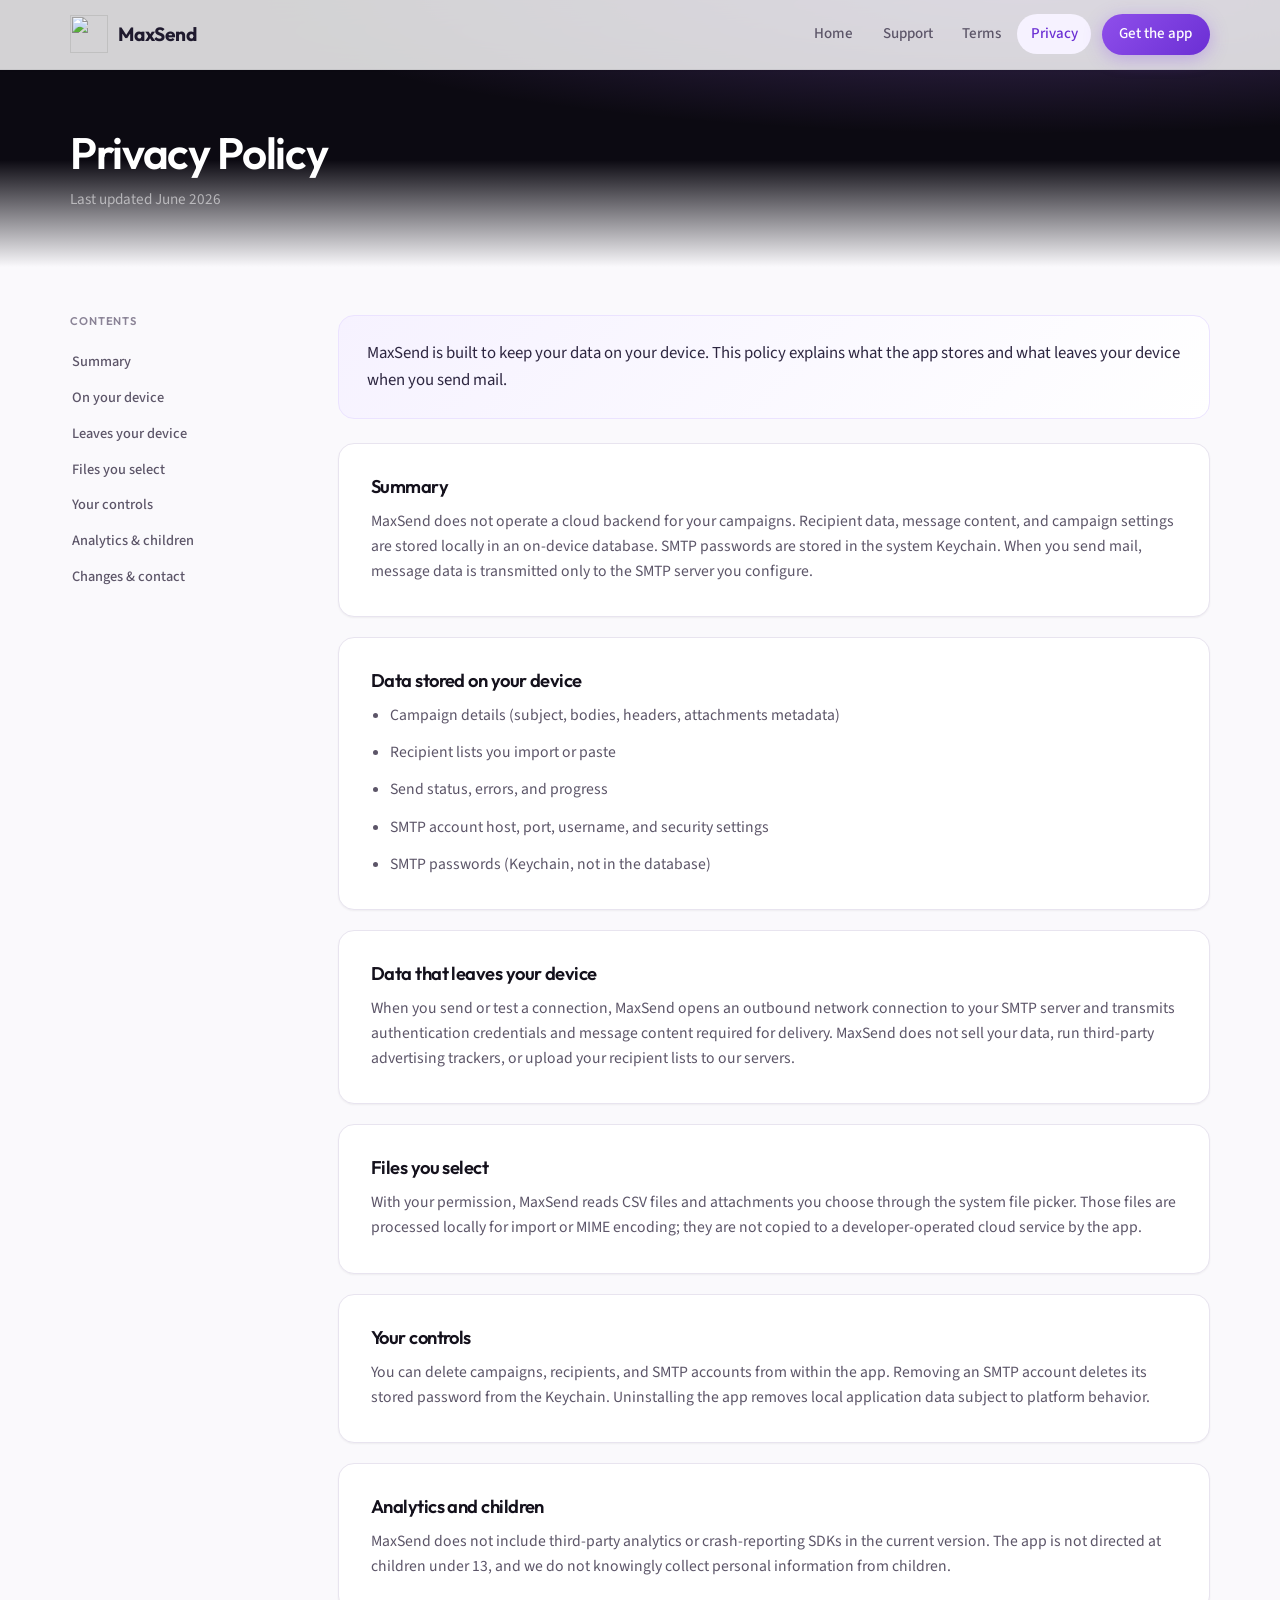
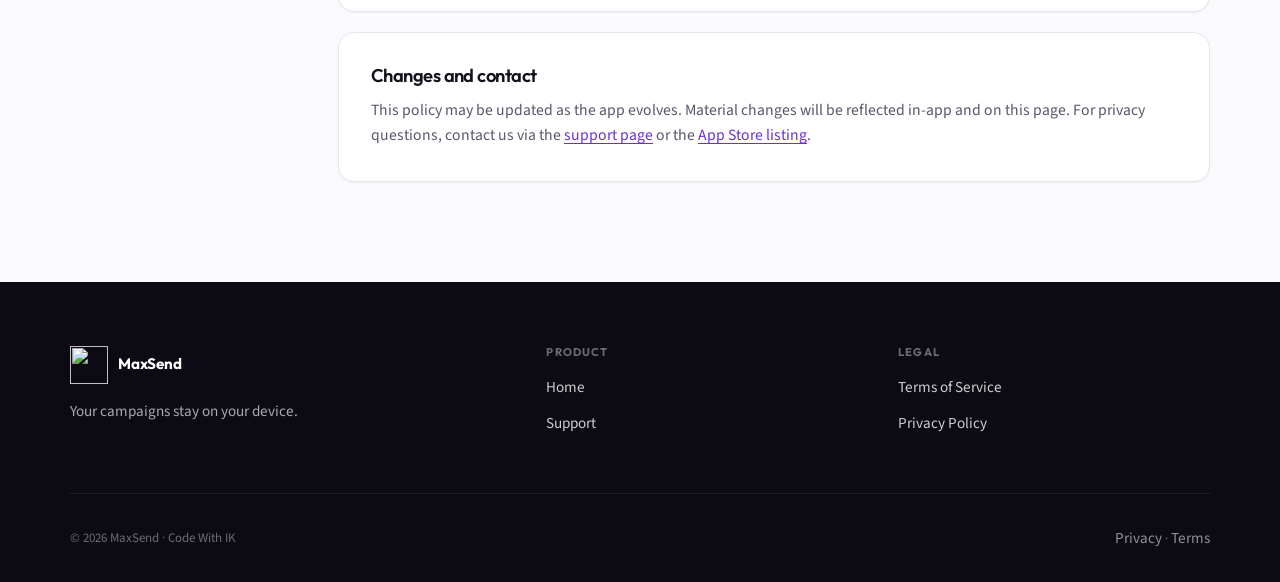
==== commit f0f42f85: "privacy.html" ====
--- a/privacy.html
+++ b/privacy.html
@@ -6,7 +6,8 @@
   <meta name="description" content="MaxSend Privacy Policy — local-first email campaigns on Mac and iPad.">
   <meta name="theme-color" content="#faf9fc">
   <title>Privacy Policy — MaxSend</title>
-  <link rel="icon" href="assets/logo.svg" type="image/svg+xml">
+  <link rel="icon" href="assets/logo.png" type="image/png" sizes="400x400">
+  <link rel="apple-touch-icon" href="assets/logo.png">
   <link rel="preconnect" href="https://fonts.googleapis.com">
   <link rel="preconnect" href="https://fonts.gstatic.com" crossorigin>
   <link href="https://fonts.googleapis.com/css2?family=Outfit:wght@500;600;700&family=Source+Sans+3:wght@400;500;600&display=swap" rel="stylesheet">
@@ -16,7 +17,7 @@
   <header class="header page-light is-scrolled" data-header>
     <div class="container header__inner">
       <a class="brand" href="index.html">
-        <img src="assets/logo.svg" width="38" height="38" alt="">
+        <img src="assets/logo.png" width="38" height="38" alt="">
         MaxSend
       </a>
       <button class="nav-toggle" type="button" data-nav-toggle aria-expanded="false" aria-label="Open menu">
@@ -27,7 +28,7 @@
         <a href="support.html">Support</a>
         <a href="terms.html">Terms</a>
         <a href="privacy.html" class="is-active">Privacy</a>
-        <a class="btn-nav" href="https://apps.apple.com/app/maxsend" rel="noopener">Get the app</a>
+        <a class="btn-nav" href="https://apps.apple.com/us/app/maxsend/id6775617270" rel="noopener">Get the app</a>
       </nav>
     </div>
   </header>
@@ -105,7 +106,7 @@
     <div class="container footer__grid">
       <div>
         <a class="brand" href="index.html">
-          <img src="assets/logo.svg" width="38" height="38" alt="">
+          <img src="assets/logo.png" width="38" height="38" alt="">
           MaxSend
         </a>
         <p class="footer__tagline">Your campaigns stay on your device.</p>
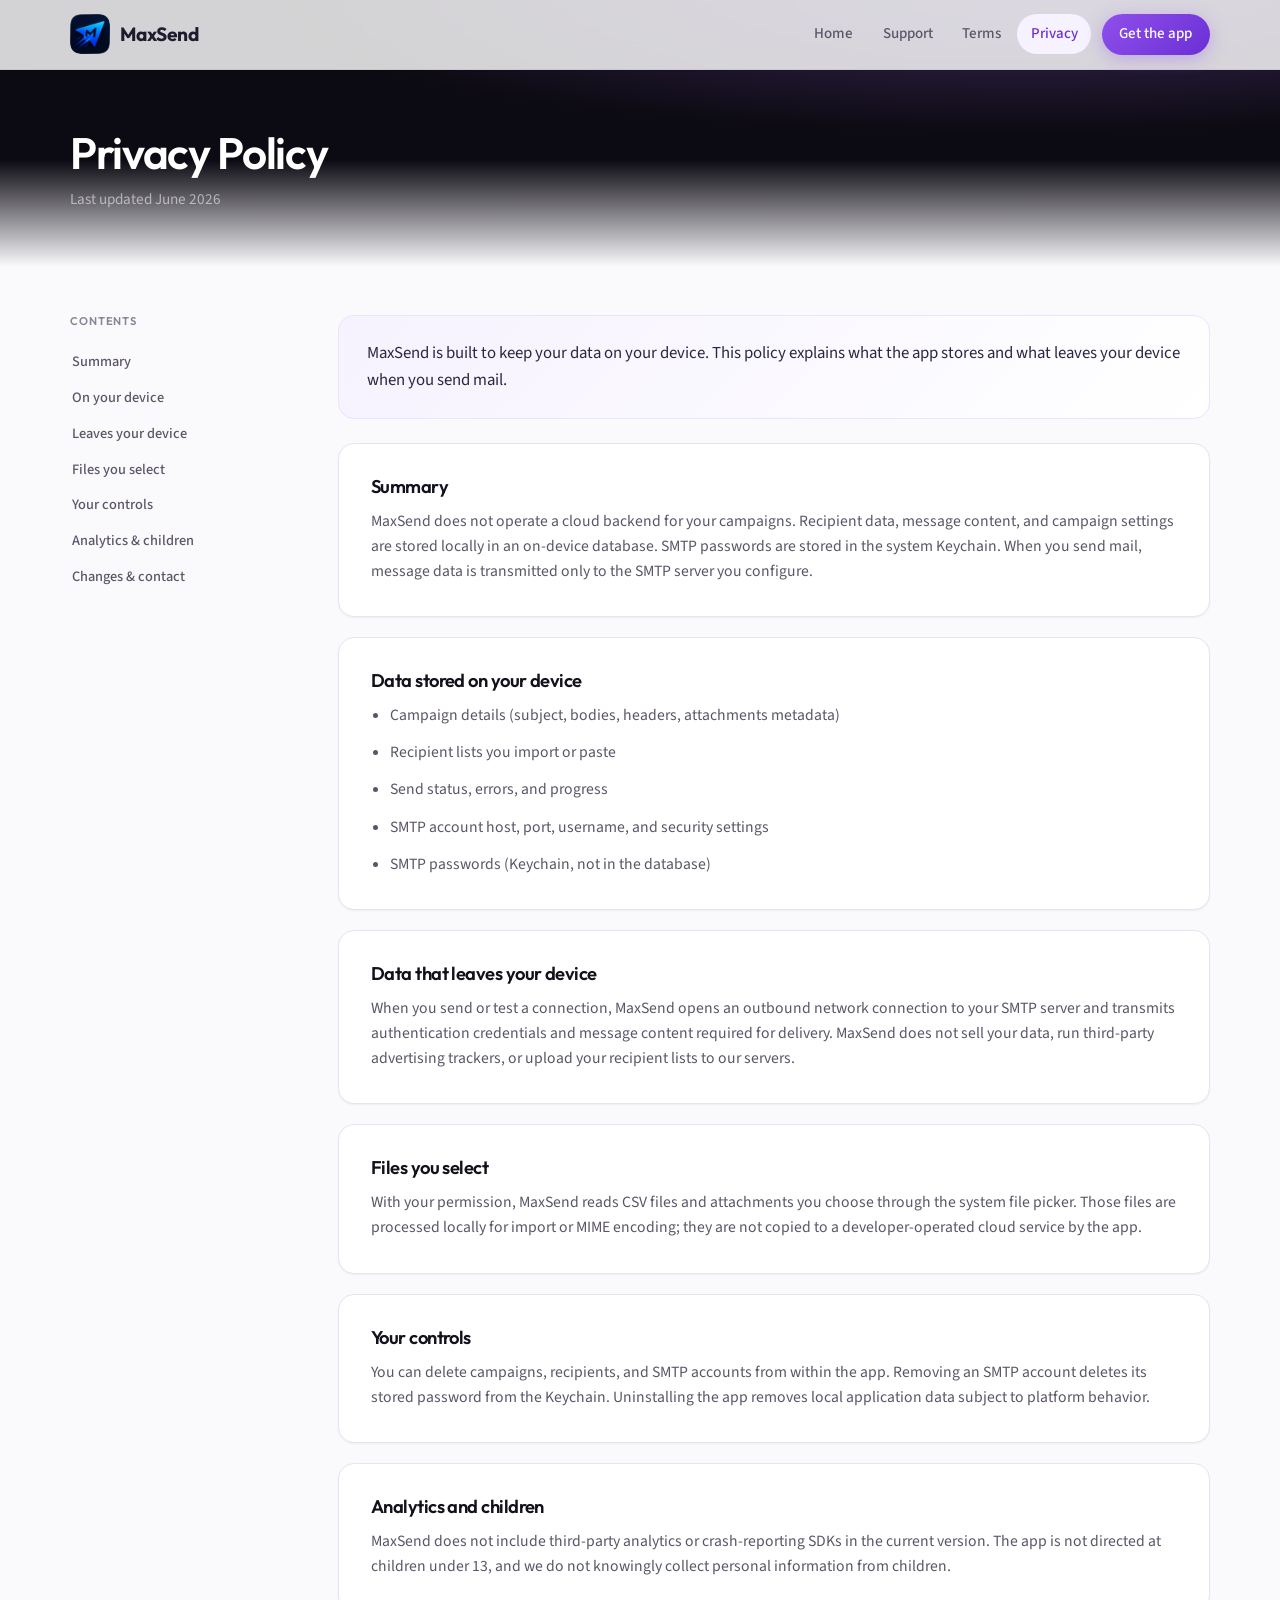
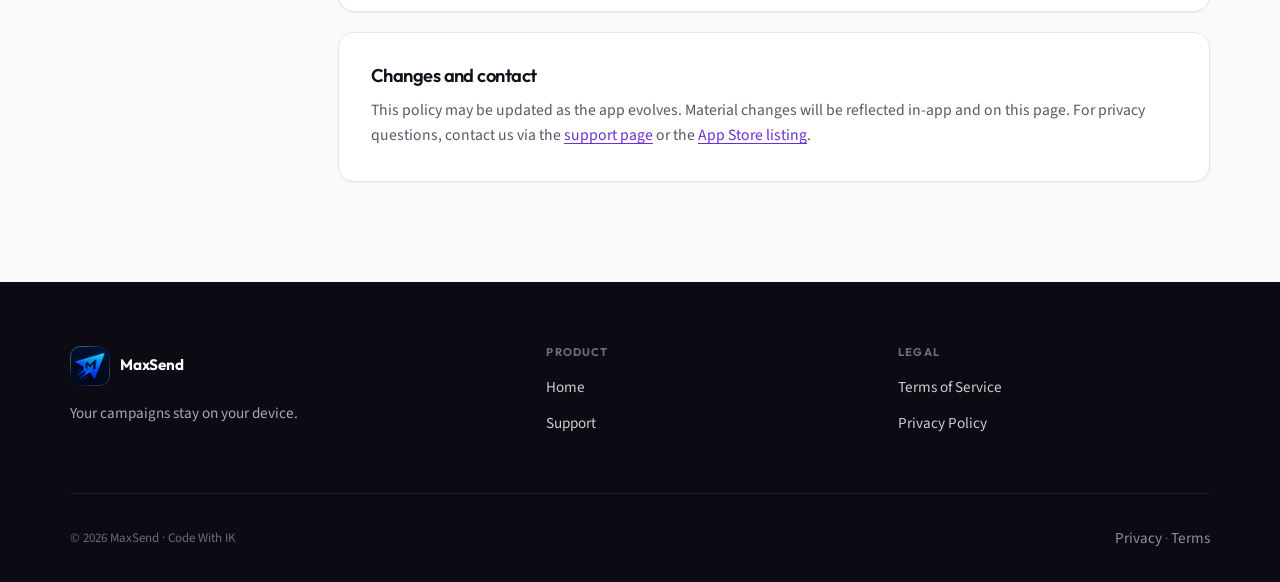
==== commit 69fe236a: "Add files via upload" ====
--- a/privacy.html
+++ b/privacy.html
@@ -134,4 +134,4 @@
 
   <script src="js/site.js"></script>
 </body>
-</html>
+</html>
--- a/css/style.css
+++ b/css/style.css
@@ -121,7 +121,12 @@
   letter-spacing: -0.02em;
 }
 
-.brand img { width: 38px; height: 38px; }
+.brand img {
+  width: 40px;
+  height: 40px;
+  border-radius: 10px;
+  object-fit: cover;
+}
 
 .page-dark .brand { color: var(--white); }
 
